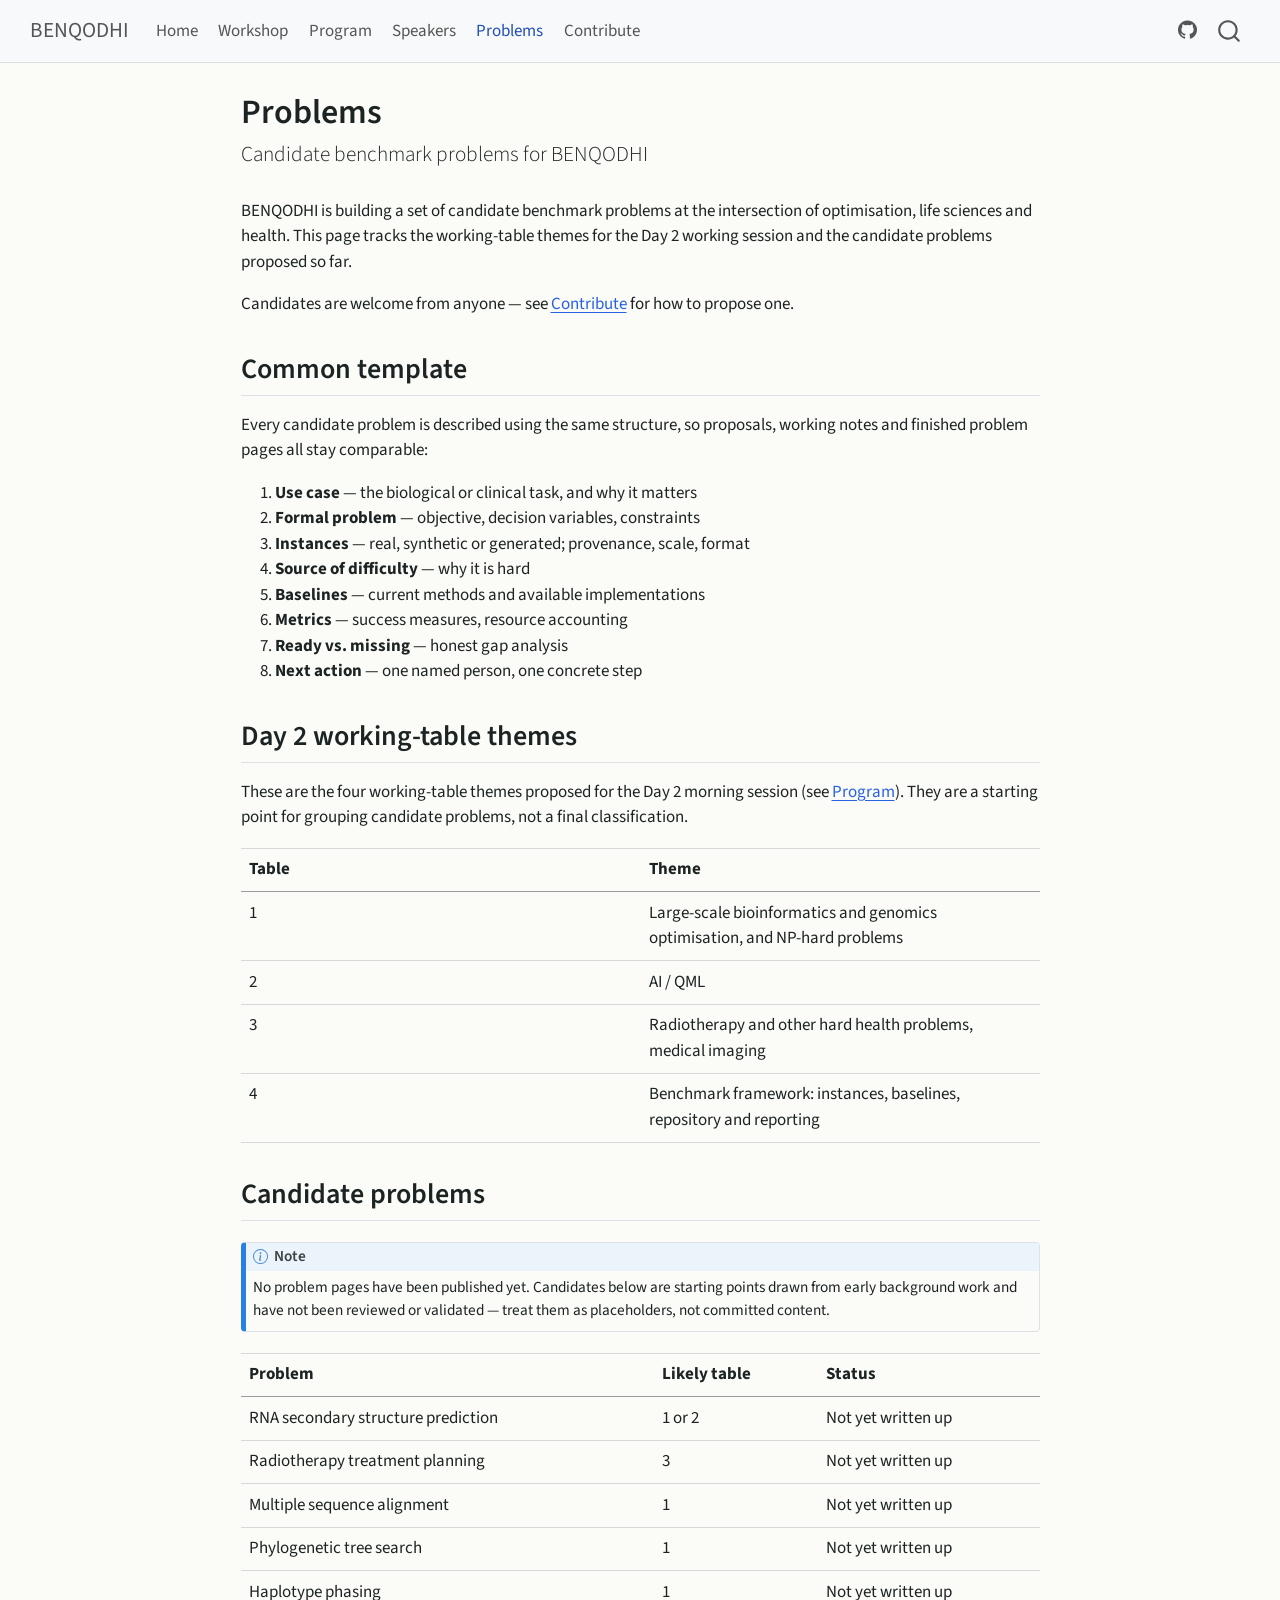
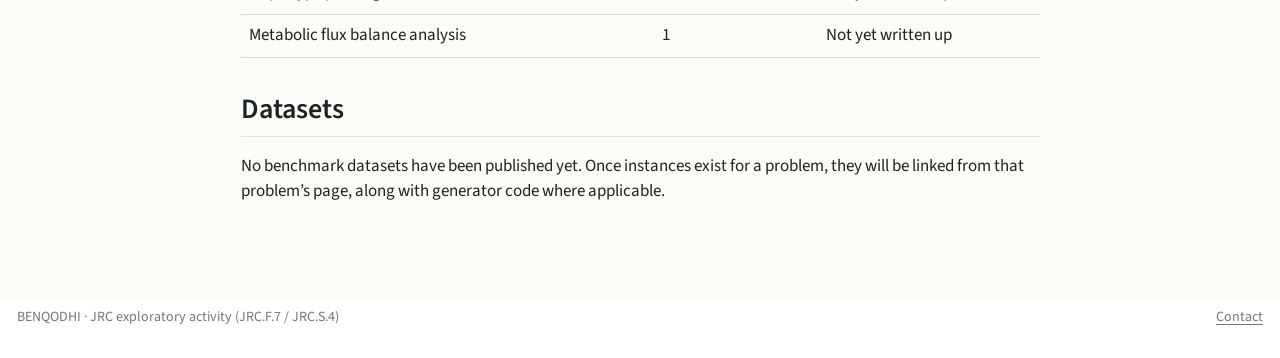
==== problems/index.html @ 2766d3b2 "Built site for gh-pages" ====
<!DOCTYPE html>
<html xmlns="http://www.w3.org/1999/xhtml" lang="en" xml:lang="en"><head>

<meta charset="utf-8">
<meta name="generator" content="quarto-1.10.18">

<meta name="viewport" content="width=device-width, initial-scale=1.0, user-scalable=yes">


<title>Problems – BENQODHI</title>
<style>
/* Default styles provided by pandoc.
** See https://pandoc.org/MANUAL.html#variables-for-html for config info.
*/
span.smallcaps{font-variant: small-caps;}
div.columns{display: flex; gap: 1.5em;}
div.column{flex: auto;}
@media screen {
div.columns{gap: min(4vw, 1.5em);}
div.column{overflow-x: auto;}
}
div.hanging-indent{margin-left: 1.5em; text-indent: -1.5em;}
ul.task-list{list-style: none;}
ul.task-list li input[type="checkbox"] {
  width: 0.8em;
  margin: 0 0.8em 0.2em -1em; /* quarto-specific, see https://github.com/quarto-dev/quarto-cli/issues/4556 */ 
  vertical-align: middle;
}
</style>


<script src="../site_libs/quarto-nav/quarto-nav.js"></script>
<script src="../site_libs/quarto-nav/headroom.min.js"></script>
<script src="../site_libs/clipboard/clipboard.min.js"></script>
<script src="../site_libs/quarto-search/autocomplete.umd.js"></script>
<script src="../site_libs/quarto-search/fuse.min.js"></script>
<script src="../site_libs/quarto-search/quarto-search.js"></script>
<meta name="quarto:offset" content="../">
<script src="../site_libs/quarto-html/quarto.js" type="module"></script>
<script src="../site_libs/quarto-html/tabsets/tabsets.js" type="module"></script>
<script src="../site_libs/quarto-html/popper.min.js"></script>
<script src="../site_libs/quarto-html/tippy.umd.min.js"></script>
<script src="../site_libs/quarto-html/anchor.min.js"></script>
<link href="../site_libs/quarto-html/tippy.css" rel="stylesheet">
<link href="../site_libs/quarto-html/quarto-syntax-highlighting-64a204ab8560d761af7679ceaba22944.css" rel="stylesheet" id="quarto-text-highlighting-styles">
<script src="../site_libs/bootstrap/bootstrap.min.js"></script>
<link href="../site_libs/bootstrap/bootstrap-icons.css" rel="stylesheet">
<link href="../site_libs/bootstrap/bootstrap-e3adbaa939bcd423dddc8c8a834270b4.min.css" rel="stylesheet" append-hash="true" id="quarto-bootstrap" data-mode="light">
<script id="quarto-search-options" type="application/json">{
  "location": "navbar",
  "copy-button": false,
  "collapse-after": 3,
  "panel-placement": "end",
  "type": "overlay",
  "limit": 50,
  "keyboard-shortcut": [
    "f",
    "/",
    "s"
  ],
  "show-item-context": false,
  "language": {
    "search-no-results-text": "No results",
    "search-matching-documents-text": "matching documents",
    "search-copy-link-title": "Copy link to search",
    "search-hide-matches-text": "Hide additional matches",
    "search-more-match-text": "more match in this document",
    "search-more-matches-text": "more matches in this document",
    "search-clear-button-title": "Clear",
    "search-text-placeholder": "",
    "search-detached-cancel-button-title": "Cancel",
    "search-submit-button-title": "Submit",
    "search-label": "Search"
  }
}</script>


<link rel="stylesheet" href="../styles.css">
</head>

<body class="nav-fixed fullcontent quarto-light">

<div id="quarto-search-results"></div>
  <header id="quarto-header" class="headroom fixed-top">
    <nav class="navbar navbar-expand-lg " data-bs-theme="dark">
      <div class="navbar-container container-fluid">
      <div class="navbar-brand-container mx-auto">
    <a class="navbar-brand" href="../index.html">
    <span class="navbar-title">BENQODHI</span>
    </a>
  </div>
            <div id="quarto-search" class="" title="Search"></div>
          <button class="navbar-toggler" type="button" data-bs-toggle="collapse" data-bs-target="#navbarCollapse" aria-controls="navbarCollapse" role="menu" aria-expanded="false" aria-label="Toggle navigation" onclick="if (window.quartoToggleHeadroom) { window.quartoToggleHeadroom(); }">
  <span class="navbar-toggler-icon"></span>
</button>
          <div class="collapse navbar-collapse" id="navbarCollapse">
            <ul class="navbar-nav navbar-nav-scroll me-auto">
  <li class="nav-item">
    <a class="nav-link" href="../index.html"> 
<span class="menu-text">Home</span></a>
  </li>  
  <li class="nav-item">
    <a class="nav-link" href="../workshop.html"> 
<span class="menu-text">Workshop</span></a>
  </li>  
  <li class="nav-item">
    <a class="nav-link" href="../program.html"> 
<span class="menu-text">Program</span></a>
  </li>  
  <li class="nav-item">
    <a class="nav-link" href="../speakers.html"> 
<span class="menu-text">Speakers</span></a>
  </li>  
  <li class="nav-item">
    <a class="nav-link active" href="../problems/index.html" aria-current="page"> 
<span class="menu-text">Problems</span></a>
  </li>  
  <li class="nav-item">
    <a class="nav-link" href="../contribute.html"> 
<span class="menu-text">Contribute</span></a>
  </li>  
</ul>
            <ul class="navbar-nav navbar-nav-scroll ms-auto">
  <li class="nav-item compact">
    <a class="nav-link" href="https://github.com//benqodhi"> <i class="bi bi-github" role="img">
</i> 
<span class="menu-text"></span></a>
  </li>  
</ul>
          </div> <!-- /navcollapse -->
            <div class="quarto-navbar-tools">
</div>
      </div> <!-- /container-fluid -->
    </nav>
</header>
<!-- content -->
<div id="quarto-content" class="quarto-container page-columns page-rows-contents page-layout-article page-navbar">
<!-- sidebar -->
<!-- margin-sidebar -->
    
<!-- main -->
<main class="content" id="quarto-document-content">

<header id="title-block-header" class="quarto-title-block default">
<div class="quarto-title">
<h1 class="title">Problems</h1>
<p class="subtitle lead">Candidate benchmark problems for BENQODHI</p>
</div>



<div class="quarto-title-meta">

    
  
    
  </div>
  


</header>


<p>BENQODHI is building a set of candidate benchmark problems at the intersection of optimisation, life sciences and health. This page tracks the working-table themes for the Day 2 working session and the candidate problems proposed so far.</p>
<p>Candidates are welcome from anyone — see <a href="../contribute.html">Contribute</a> for how to propose one.</p>
<section id="common-template" class="level2">
<h2 class="anchored" data-anchor-id="common-template">Common template</h2>
<p>Every candidate problem is described using the same structure, so proposals, working notes and finished problem pages all stay comparable:</p>
<ol type="1">
<li><strong>Use case</strong> — the biological or clinical task, and why it matters</li>
<li><strong>Formal problem</strong> — objective, decision variables, constraints</li>
<li><strong>Instances</strong> — real, synthetic or generated; provenance, scale, format</li>
<li><strong>Source of difficulty</strong> — why it is hard</li>
<li><strong>Baselines</strong> — current methods and available implementations</li>
<li><strong>Metrics</strong> — success measures, resource accounting</li>
<li><strong>Ready vs.&nbsp;missing</strong> — honest gap analysis</li>
<li><strong>Next action</strong> — one named person, one concrete step</li>
</ol>
</section>
<section id="day-2-working-table-themes" class="level2">
<h2 class="anchored" data-anchor-id="day-2-working-table-themes">Day 2 working-table themes</h2>
<p>These are the four working-table themes proposed for the Day 2 morning session (see <a href="../program.html">Program</a>). They are a starting point for grouping candidate problems, not a final classification.</p>
<table class="caption-top table">
<colgroup>
<col style="width: 50%">
<col style="width: 50%">
</colgroup>
<thead>
<tr class="header">
<th>Table</th>
<th>Theme</th>
</tr>
</thead>
<tbody>
<tr class="odd">
<td>1</td>
<td>Large-scale bioinformatics and genomics optimisation, and NP-hard problems</td>
</tr>
<tr class="even">
<td>2</td>
<td>AI / QML</td>
</tr>
<tr class="odd">
<td>3</td>
<td>Radiotherapy and other hard health problems, medical imaging</td>
</tr>
<tr class="even">
<td>4</td>
<td>Benchmark framework: instances, baselines, repository and reporting</td>
</tr>
</tbody>
</table>
</section>
<section id="candidate-problems" class="level2">
<h2 class="anchored" data-anchor-id="candidate-problems">Candidate problems</h2>
<div class="callout callout-style-default callout-note callout-titled">
<div class="callout-header d-flex align-content-center">
<div class="callout-icon-container">
<i class="callout-icon"></i>
</div>
<div class="callout-title-container flex-fill">
Note
</div>
</div>
<div class="callout-body-container callout-body">
<p>No problem pages have been published yet. Candidates below are starting points drawn from early background work and have not been reviewed or validated — treat them as placeholders, not committed content.</p>
</div>
</div>
<table class="caption-top table">
<thead>
<tr class="header">
<th>Problem</th>
<th>Likely table</th>
<th>Status</th>
</tr>
</thead>
<tbody>
<tr class="odd">
<td>RNA secondary structure prediction</td>
<td>1 or 2</td>
<td>Not yet written up</td>
</tr>
<tr class="even">
<td>Radiotherapy treatment planning</td>
<td>3</td>
<td>Not yet written up</td>
</tr>
<tr class="odd">
<td>Multiple sequence alignment</td>
<td>1</td>
<td>Not yet written up</td>
</tr>
<tr class="even">
<td>Phylogenetic tree search</td>
<td>1</td>
<td>Not yet written up</td>
</tr>
<tr class="odd">
<td>Haplotype phasing</td>
<td>1</td>
<td>Not yet written up</td>
</tr>
<tr class="even">
<td>Metabolic flux balance analysis</td>
<td>1</td>
<td>Not yet written up</td>
</tr>
</tbody>
</table>
</section>
<section id="datasets" class="level2">
<h2 class="anchored" data-anchor-id="datasets">Datasets</h2>
<p>No benchmark datasets have been published yet. Once instances exist for a problem, they will be linked from that problem’s page, along with generator code where applicable.</p>


</section>

</main> <!-- /main -->
<script id="quarto-html-after-body" type="application/javascript">
  window.document.addEventListener("DOMContentLoaded", function (event) {
    const icon = "";
    const anchorJS = new window.AnchorJS();
    anchorJS.options = {
      placement: 'right',
      icon: icon
    };
    anchorJS.add('.anchored');
    const isCodeAnnotation = (el) => {
      for (const clz of el.classList) {
        if (clz.startsWith('code-annotation-')) {                     
          return true;
        }
      }
      return false;
    }
    const onCopySuccess = function(e) {
      // button target
      const button = e.trigger;
      // don't keep focus
      button.blur();
      // flash "checked"
      button.classList.add('code-copy-button-checked');
      var currentTitle = button.getAttribute("title");
      button.setAttribute("title", "Copied!");
      let tooltip;
      if (window.bootstrap) {
        button.setAttribute("data-bs-toggle", "tooltip");
        button.setAttribute("data-bs-placement", "left");
        button.setAttribute("data-bs-title", "Copied!");
        tooltip = new bootstrap.Tooltip(button, 
          { trigger: "manual", 
            customClass: "code-copy-button-tooltip",
            offset: [0, -8]});
        tooltip.show();    
      }
      setTimeout(function() {
        if (tooltip) {
          tooltip.hide();
          button.removeAttribute("data-bs-title");
          button.removeAttribute("data-bs-toggle");
          button.removeAttribute("data-bs-placement");
        }
        button.setAttribute("title", currentTitle);
        button.classList.remove('code-copy-button-checked');
      }, 1000);
      // clear code selection
      e.clearSelection();
    }
    const getTextToCopy = function(trigger) {
      const outerScaffold = trigger.parentElement.cloneNode(true);
      const codeEl = outerScaffold.querySelector('code');
      for (const childEl of codeEl.children) {
        if (isCodeAnnotation(childEl)) {
          childEl.remove();
        }
      }
      return codeEl.innerText;
    }
    const clipboard = new window.ClipboardJS('.code-copy-button:not([data-in-quarto-modal])', {
      text: getTextToCopy
    });
    clipboard.on('success', onCopySuccess);
    if (window.document.getElementById('quarto-embedded-source-code-modal')) {
      const clipboardModal = new window.ClipboardJS('.code-copy-button[data-in-quarto-modal]', {
        text: getTextToCopy,
        container: window.document.getElementById('quarto-embedded-source-code-modal')
      });
      clipboardModal.on('success', onCopySuccess);
    }
      var localhostRegex = new RegExp(/^(?:http|https):\/\/localhost\:?[0-9]*\//);
      var mailtoRegex = new RegExp(/^mailto:/);
        var filterRegex = new RegExp("https:\/\/ocadni\.github\.io\/benqodhi\/");
      var isInternal = (href) => {
          return filterRegex.test(href) || localhostRegex.test(href) || mailtoRegex.test(href);
      }
      // Inspect non-navigation links and adorn them if external
     var links = window.document.querySelectorAll('a[href]:not(.nav-link):not(.navbar-brand):not(.toc-action):not(.sidebar-link):not(.sidebar-item-toggle):not(.pagination-link):not(.no-external):not([aria-hidden]):not(.dropdown-item):not(.quarto-navigation-tool):not(.about-link)');
      for (var i=0; i<links.length; i++) {
        const link = links[i];
        if (!isInternal(link.href)) {
          // undo the damage that might have been done by quarto-nav.js in the case of
          // links that we want to consider external
          if (link.dataset.originalHref !== undefined) {
            link.href = link.dataset.originalHref;
          }
            // target, if specified
            link.setAttribute("target", "_blank");
            if (link.getAttribute("rel") === null) {
              link.setAttribute("rel", "noopener");
            }
        }
      }
    function tippyHover(el, contentFn, onTriggerFn, onUntriggerFn) {
      const config = {
        allowHTML: true,
        maxWidth: 500,
        delay: 100,
        arrow: false,
        appendTo: function(el) {
            return el.parentElement;
        },
        interactive: true,
        interactiveBorder: 10,
        theme: 'quarto',
        placement: 'bottom-start',
      };
      if (contentFn) {
        config.content = contentFn;
      }
      if (onTriggerFn) {
        config.onTrigger = onTriggerFn;
      }
      if (onUntriggerFn) {
        config.onUntrigger = onUntriggerFn;
      }
      window.tippy(el, config); 
    }
    const noterefs = window.document.querySelectorAll('a[role="doc-noteref"]');
    for (var i=0; i<noterefs.length; i++) {
      const ref = noterefs[i];
      tippyHover(ref, function() {
        // use id or data attribute instead here
        let href = ref.getAttribute('data-footnote-href') || ref.getAttribute('href');
        try { href = new URL(href).hash; } catch {}
        const id = href.replace(/^#\/?/, "");
        const note = window.document.getElementById(id);
        if (note) {
          return note.innerHTML;
        } else {
          return "";
        }
      });
    }
    const xrefs = window.document.querySelectorAll('a.quarto-xref');
    const processXRef = (id, note) => {
      // Strip column container classes
      const stripColumnClz = (el) => {
        el.classList.remove("page-full", "page-columns");
        if (el.children) {
          for (const child of el.children) {
            stripColumnClz(child);
          }
        }
      }
      stripColumnClz(note)
      if (id === null || id.startsWith('sec-')) {
        // Special case sections, only their first couple elements
        const container = document.createElement("div");
        if (note.children && note.children.length > 2) {
          container.appendChild(note.children[0].cloneNode(true));
          for (let i = 1; i < note.children.length; i++) {
            const child = note.children[i];
            if (child.tagName === "P" && child.innerText === "") {
              continue;
            } else {
              container.appendChild(child.cloneNode(true));
              break;
            }
          }
          if (window.Quarto?.typesetMath) {
            window.Quarto.typesetMath(container);
          }
          return container.innerHTML
        } else {
          if (window.Quarto?.typesetMath) {
            window.Quarto.typesetMath(note);
          }
          return note.innerHTML;
        }
      } else {
        // Remove any anchor links if they are present
        const anchorLink = note.querySelector('a.anchorjs-link');
        if (anchorLink) {
          anchorLink.remove();
        }
        if (window.Quarto?.typesetMath) {
          window.Quarto.typesetMath(note);
        }
        if (note.classList.contains("callout")) {
          return note.outerHTML;
        } else {
          return note.innerHTML;
        }
      }
    }
    for (var i=0; i<xrefs.length; i++) {
      const xref = xrefs[i];
      tippyHover(xref, undefined, function(instance) {
        instance.disable();
        let url = xref.getAttribute('href');
        let hash = undefined; 
        if (url.startsWith('#')) {
          hash = url;
        } else {
          try { hash = new URL(url).hash; } catch {}
        }
        if (hash) {
          const id = hash.replace(/^#\/?/, "");
          const note = window.document.getElementById(id);
          if (note !== null) {
            try {
              const html = processXRef(id, note.cloneNode(true));
              instance.setContent(html);
            } finally {
              instance.enable();
              instance.show();
            }
          } else {
            // See if we can fetch this
            fetch(url.split('#')[0])
            .then(res => res.text())
            .then(html => {
              const parser = new DOMParser();
              const htmlDoc = parser.parseFromString(html, "text/html");
              const note = htmlDoc.getElementById(id);
              if (note !== null) {
                const html = processXRef(id, note);
                instance.setContent(html);
              } 
            }).finally(() => {
              instance.enable();
              instance.show();
            });
          }
        } else {
          // See if we can fetch a full url (with no hash to target)
          // This is a special case and we should probably do some content thinning / targeting
          fetch(url)
          .then(res => res.text())
          .then(html => {
            const parser = new DOMParser();
            const htmlDoc = parser.parseFromString(html, "text/html");
            const note = htmlDoc.querySelector('main.content');
            if (note !== null) {
              // This should only happen for chapter cross references
              // (since there is no id in the URL)
              // remove the first header
              if (note.children.length > 0 && note.children[0].tagName === "HEADER") {
                note.children[0].remove();
              }
              const html = processXRef(null, note);
              instance.setContent(html);
            } 
          }).finally(() => {
            instance.enable();
            instance.show();
          });
        }
      }, function(instance) {
      });
    }
        let selectedAnnoteEl;
        const selectorForAnnotation = ( cell, annotation) => {
          let cellAttr = 'data-code-cell="' + cell + '"';
          let lineAttr = 'data-code-annotation="' +  annotation + '"';
          const selector = 'span[' + cellAttr + '][' + lineAttr + ']';
          return selector;
        }
        const selectCodeLines = (annoteEl) => {
          const doc = window.document;
          const targetCell = annoteEl.getAttribute("data-target-cell");
          const targetAnnotation = annoteEl.getAttribute("data-target-annotation");
          const annoteSpan = window.document.querySelector(selectorForAnnotation(targetCell, targetAnnotation));
          const lines = annoteSpan.getAttribute("data-code-lines").split(",");
          const lineIds = lines.map((line) => {
            return targetCell + "-" + line;
          })
          let top = null;
          let height = null;
          let parent = null;
          if (lineIds.length > 0) {
              //compute the position of the single el (top and bottom and make a div)
              const el = window.document.getElementById(lineIds[0]);
              top = el.offsetTop;
              height = el.offsetHeight;
              parent = el.parentElement.parentElement;
            if (lineIds.length > 1) {
              const lastEl = window.document.getElementById(lineIds[lineIds.length - 1]);
              const bottom = lastEl.offsetTop + lastEl.offsetHeight;
              height = bottom - top;
            }
            if (top !== null && height !== null && parent !== null) {
              // cook up a div (if necessary) and position it 
              let div = window.document.getElementById("code-annotation-line-highlight");
              if (div === null) {
                div = window.document.createElement("div");
                div.setAttribute("id", "code-annotation-line-highlight");
                div.style.position = 'absolute';
                parent.appendChild(div);
              }
              div.style.top = top - 2 + "px";
              div.style.height = height + 4 + "px";
              div.style.left = 0;
              let gutterDiv = window.document.getElementById("code-annotation-line-highlight-gutter");
              if (gutterDiv === null) {
                gutterDiv = window.document.createElement("div");
                gutterDiv.setAttribute("id", "code-annotation-line-highlight-gutter");
                gutterDiv.style.position = 'absolute';
                const codeCell = window.document.getElementById(targetCell);
                const gutter = codeCell.querySelector('.code-annotation-gutter');
                gutter.appendChild(gutterDiv);
              }
              gutterDiv.style.top = top - 2 + "px";
              gutterDiv.style.height = height + 4 + "px";
            }
            selectedAnnoteEl = annoteEl;
          }
        };
        const unselectCodeLines = () => {
          const elementsIds = ["code-annotation-line-highlight", "code-annotation-line-highlight-gutter"];
          elementsIds.forEach((elId) => {
            const div = window.document.getElementById(elId);
            if (div) {
              div.remove();
            }
          });
          selectedAnnoteEl = undefined;
        };
          // Handle positioning of the toggle
      window.addEventListener(
        "resize",
        throttle(() => {
          elRect = undefined;
          if (selectedAnnoteEl) {
            selectCodeLines(selectedAnnoteEl);
          }
        }, 10)
      );
      function throttle(fn, ms) {
      let throttle = false;
      let timer;
        return (...args) => {
          if(!throttle) { // first call gets through
              fn.apply(this, args);
              throttle = true;
          } else { // all the others get throttled
              if(timer) clearTimeout(timer); // cancel #2
              timer = setTimeout(() => {
                fn.apply(this, args);
                timer = throttle = false;
              }, ms);
          }
        };
      }
        // Attach click handler to the DT
        const annoteDls = window.document.querySelectorAll('dt[data-target-cell]');
        for (const annoteDlNode of annoteDls) {
          annoteDlNode.addEventListener('click', (event) => {
            const clickedEl = event.target;
            if (clickedEl !== selectedAnnoteEl) {
              unselectCodeLines();
              const activeEl = window.document.querySelector('dt[data-target-cell].code-annotation-active');
              if (activeEl) {
                activeEl.classList.remove('code-annotation-active');
              }
              selectCodeLines(clickedEl);
              clickedEl.classList.add('code-annotation-active');
            } else {
              // Unselect the line
              unselectCodeLines();
              clickedEl.classList.remove('code-annotation-active');
            }
          });
        }
    const findCites = (el) => {
      const parentEl = el.parentElement;
      if (parentEl) {
        const cites = parentEl.dataset.cites;
        if (cites) {
          return {
            el,
            cites: cites.split(' ')
          };
        } else {
          return findCites(el.parentElement)
        }
      } else {
        return undefined;
      }
    };
    var bibliorefs = window.document.querySelectorAll('a[role="doc-biblioref"]');
    for (var i=0; i<bibliorefs.length; i++) {
      const ref = bibliorefs[i];
      const citeInfo = findCites(ref);
      if (citeInfo) {
        tippyHover(citeInfo.el, function() {
          var popup = window.document.createElement('div');
          citeInfo.cites.forEach(function(cite) {
            var citeDiv = window.document.createElement('div');
            citeDiv.classList.add('hanging-indent');
            citeDiv.classList.add('csl-entry');
            var biblioDiv = window.document.getElementById('ref-' + cite);
            if (biblioDiv) {
              citeDiv.innerHTML = biblioDiv.innerHTML;
            }
            popup.appendChild(citeDiv);
          });
          return popup.innerHTML;
        });
      }
    }
  });
  </script>
</div> <!-- /content -->
<footer class="footer">
  <div class="nav-footer">
    <div class="nav-footer-left">
<p>BENQODHI · JRC exploratory activity (JRC.F.7 / JRC.S.4)</p>
</div>   
    <div class="nav-footer-center">
      &nbsp;
    </div>
    <div class="nav-footer-right">
<p><a href="mailto:JRC-F7-CONFERENCES@ec.europa.eu">Contact</a></p>
</div>
  </div>
</footer>




</body></html>
---- site_libs/quarto-html/tippy.css ----
.tippy-box[data-animation=fade][data-state=hidden]{opacity:0}[data-tippy-root]{max-width:calc(100vw - 10px)}.tippy-box{position:relative;background-color:#333;color:#fff;border-radius:4px;font-size:14px;line-height:1.4;white-space:normal;outline:0;transition-property:transform,visibility,opacity}.tippy-box[data-placement^=top]>.tippy-arrow{bottom:0}.tippy-box[data-placement^=top]>.tippy-arrow:before{bottom:-7px;left:0;border-width:8px 8px 0;border-top-color:initial;transform-origin:center top}.tippy-box[data-placement^=bottom]>.tippy-arrow{top:0}.tippy-box[data-placement^=bottom]>.tippy-arrow:before{top:-7px;left:0;border-width:0 8px 8px;border-bottom-color:initial;transform-origin:center bottom}.tippy-box[data-placement^=left]>.tippy-arrow{right:0}.tippy-box[data-placement^=left]>.tippy-arrow:before{border-width:8px 0 8px 8px;border-left-color:initial;right:-7px;transform-origin:center left}.tippy-box[data-placement^=right]>.tippy-arrow{left:0}.tippy-box[data-placement^=right]>.tippy-arrow:before{left:-7px;border-width:8px 8px 8px 0;border-right-color:initial;transform-origin:center right}.tippy-box[data-inertia][data-state=visible]{transition-timing-function:cubic-bezier(.54,1.5,.38,1.11)}.tippy-arrow{width:16px;height:16px;color:#333}.tippy-arrow:before{content:"";position:absolute;border-color:transparent;border-style:solid}.tippy-content{position:relative;padding:5px 9px;z-index:1}
---- site_libs/quarto-html/quarto-syntax-highlighting-64a204ab8560d761af7679ceaba22944.css ----
/* quarto syntax highlight colors */
:root {
  --quarto-hl-ot-color: #003B4F;
  --quarto-hl-at-color: #657422;
  --quarto-hl-ss-color: #20794D;
  --quarto-hl-an-color: #5E5E5E;
  --quarto-hl-fu-color: #4758AB;
  --quarto-hl-st-color: #20794D;
  --quarto-hl-cf-color: #003B4F;
  --quarto-hl-op-color: #5E5E5E;
  --quarto-hl-er-color: #AD0000;
  --quarto-hl-bn-color: #AD0000;
  --quarto-hl-al-color: #AD0000;
  --quarto-hl-va-color: #111111;
  --quarto-hl-bu-color: inherit;
  --quarto-hl-ex-color: inherit;
  --quarto-hl-pp-color: #AD0000;
  --quarto-hl-in-color: #5E5E5E;
  --quarto-hl-vs-color: #20794D;
  --quarto-hl-wa-color: #5E5E5E;
  --quarto-hl-do-color: #5E5E5E;
  --quarto-hl-im-color: #00769E;
  --quarto-hl-ch-color: #20794D;
  --quarto-hl-dt-color: #AD0000;
  --quarto-hl-fl-color: #AD0000;
  --quarto-hl-co-color: #5E5E5E;
  --quarto-hl-cv-color: #5E5E5E;
  --quarto-hl-cn-color: #8f5902;
  --quarto-hl-sc-color: #5E5E5E;
  --quarto-hl-dv-color: #AD0000;
  --quarto-hl-kw-color: #003B4F;
}

/* other quarto variables */
:root {
  --quarto-font-monospace: SFMono-Regular, Menlo, Monaco, Consolas, "Liberation Mono", "Courier New", monospace;
}

/* syntax highlight based on Pandoc's rules */
pre > code.sourceCode > span {
  color: #003B4F;
}

code.sourceCode > span {
  color: #003B4F;
}

div.sourceCode,
div.sourceCode pre.sourceCode {
  color: #003B4F;
}

/* Normal */
code span {
  color: #003B4F;
}

/* Alert */
code span.al {
  color: #AD0000;
  font-style: inherit;
}

/* Annotation */
code span.an {
  color: #5E5E5E;
  font-style: inherit;
}

/* Attribute */
code span.at {
  color: #657422;
  font-style: inherit;
}

/* BaseN */
code span.bn {
  color: #AD0000;
  font-style: inherit;
}

/* BuiltIn */
code span.bu {
  font-style: inherit;
}

/* ControlFlow */
code span.cf {
  color: #003B4F;
  font-weight: bold;
  font-style: inherit;
}

/* Char */
code span.ch {
  color: #20794D;
  font-style: inherit;
}

/* Constant */
code span.cn {
  color: #8f5902;
  font-style: inherit;
}

/* Comment */
code span.co {
  color: #5E5E5E;
  font-style: inherit;
}

/* CommentVar */
code span.cv {
  color: #5E5E5E;
  font-style: italic;
}

/* Documentation */
code span.do {
  color: #5E5E5E;
  font-style: italic;
}

/* DataType */
code span.dt {
  color: #AD0000;
  font-style: inherit;
}

/* DecVal */
code span.dv {
  color: #AD0000;
  font-style: inherit;
}

/* Error */
code span.er {
  color: #AD0000;
  font-style: inherit;
}

/* Extension */
code span.ex {
  font-style: inherit;
}

/* Float */
code span.fl {
  color: #AD0000;
  font-style: inherit;
}

/* Function */
code span.fu {
  color: #4758AB;
  font-style: inherit;
}

/* Import */
code span.im {
  color: #00769E;
  font-style: inherit;
}

/* Information */
code span.in {
  color: #5E5E5E;
  font-style: inherit;
}

/* Keyword */
code span.kw {
  color: #003B4F;
  font-weight: bold;
  font-style: inherit;
}

/* Operator */
code span.op {
  color: #5E5E5E;
  font-style: inherit;
}

/* Other */
code span.ot {
  color: #003B4F;
  font-style: inherit;
}

/* Preprocessor */
code span.pp {
  color: #AD0000;
  font-style: inherit;
}

/* SpecialChar */
code span.sc {
  color: #5E5E5E;
  font-style: inherit;
}

/* SpecialString */
code span.ss {
  color: #20794D;
  font-style: inherit;
}

/* String */
code span.st {
  color: #20794D;
  font-style: inherit;
}

/* Variable */
code span.va {
  color: #111111;
  font-style: inherit;
}

/* VerbatimString */
code span.vs {
  color: #20794D;
  font-style: inherit;
}

/* Warning */
code span.wa {
  color: #5E5E5E;
  font-style: italic;
}

.prevent-inlining {
  content: "</";
}

/*# sourceMappingURL=9d8d5bb603a83b8298b89080a598c93b.css.map */
---- styles.css ----
/* BENQODHI site - minimal overrides */

:root {
  --benq-ink: #1c2423;
  --benq-muted: #5f6c68;
  --benq-line: #d8dfdc;
  --benq-paper: #fbfbf8;
  --benq-teal: #0f766e;
  --benq-gold: #b8872d;
}

body {
  background: var(--benq-paper);
  color: var(--benq-ink);
}

.quarto-title-banner {
  padding-top: 1rem;
  padding-bottom: 1rem;
}

.landing-page .quarto-title-block.default {
  display: none;
}

.navbar {
  border-bottom: 1px solid var(--benq-line);
}

.landing-hero {
  position: relative;
  overflow: hidden;
  margin: 1rem 0 3.25rem;
  padding: clamp(2.5rem, 7vw, 5.5rem) 0 clamp(1.75rem, 5vw, 3rem);
  border-top: 1px solid var(--benq-line);
  border-bottom: 1px solid var(--benq-line);
  background: transparent;
}

.landing-hero::before {
  content: "";
  position: absolute;
  top: 0;
  left: 0;
  width: clamp(7rem, 18vw, 14rem);
  height: 3px;
  background: var(--benq-gold);
}

.hero-copy {
  max-width: 860px;
}

.eyebrow,
.goal-number {
  color: var(--benq-gold);
  font-size: 0.75rem;
  font-weight: 700;
  letter-spacing: 0;
  text-transform: uppercase;
}

.landing-hero h1 {
  margin: 0.4rem 0 0;
  font-size: clamp(3.2rem, 8vw, 7rem);
  line-height: 0.95;
}

.landing-hero h2 {
  max-width: 720px;
  margin-top: 1rem;
  color: var(--benq-ink);
  font-size: clamp(1.25rem, 3vw, 2.15rem);
  font-weight: 500;
  line-height: 1.15;
}

.landing-hero p {
  max-width: 740px;
  color: var(--benq-muted);
  font-size: 1.06rem;
}

.hero-actions {
  display: flex;
  flex-wrap: wrap;
  gap: 0.75rem;
  margin-top: 1.75rem;
}

.primary-action,
.secondary-action {
  display: inline-flex;
  align-items: center;
  min-height: 2.75rem;
  padding: 0.65rem 1rem;
  border: 1px solid var(--benq-teal);
  border-radius: 6px;
  font-weight: 700;
  text-decoration: none;
}

.primary-action {
  background: var(--benq-teal);
  color: #fff;
}

.primary-action:hover {
  color: #fff;
  background: #0b5f59;
}

.secondary-action {
  color: var(--benq-teal);
  background: transparent;
}

.hero-facts {
  display: grid;
  grid-template-columns: repeat(3, minmax(0, 1fr));
  gap: 1px;
  max-width: 860px;
  margin-top: clamp(2rem, 6vw, 4rem);
  border: 1px solid var(--benq-line);
  background: var(--benq-line);
}

.fact {
  padding: 1rem;
  background: var(--benq-paper);
  color: var(--benq-muted);
  font-size: 0.95rem;
}

.fact strong {
  color: var(--benq-ink);
}

.section-heading {
  margin-top: 3rem;
  border-top: 1px solid var(--benq-line);
}

.section-heading h2 {
  margin-top: 1.15rem;
}

.goal-grid {
  display: grid;
  grid-template-columns: repeat(3, minmax(0, 1fr));
  gap: 1rem;
  margin: 1.25rem 0 3rem;
}

.goal-card {
  min-height: 245px;
  padding: 1.25rem;
  border: 1px solid var(--benq-line);
  border-radius: 8px;
  background: #fff;
}

.goal-card h3 {
  margin-top: 0.8rem;
  font-size: 1.25rem;
}

.goal-card p {
  color: var(--benq-muted);
}

.split-section {
  display: grid;
  grid-template-columns: repeat(2, minmax(0, 1fr));
  gap: 2rem;
  margin: 2rem 0 3rem;
}

.split-copy {
  padding-top: 1.25rem;
  border-top: 1px solid var(--benq-line);
}

.text-link {
  color: var(--benq-teal);
  font-weight: 700;
  text-decoration-thickness: 1px;
  text-underline-offset: 0.18em;
}

.tbc {
  color: #888;
  font-style: italic;
}

@media (max-width: 900px) {
  .landing-hero {
    padding-bottom: 2.5rem;
  }

  .hero-facts,
  .goal-grid,
  .split-section {
    grid-template-columns: 1fr;
  }

  .goal-card {
    min-height: auto;
  }
}
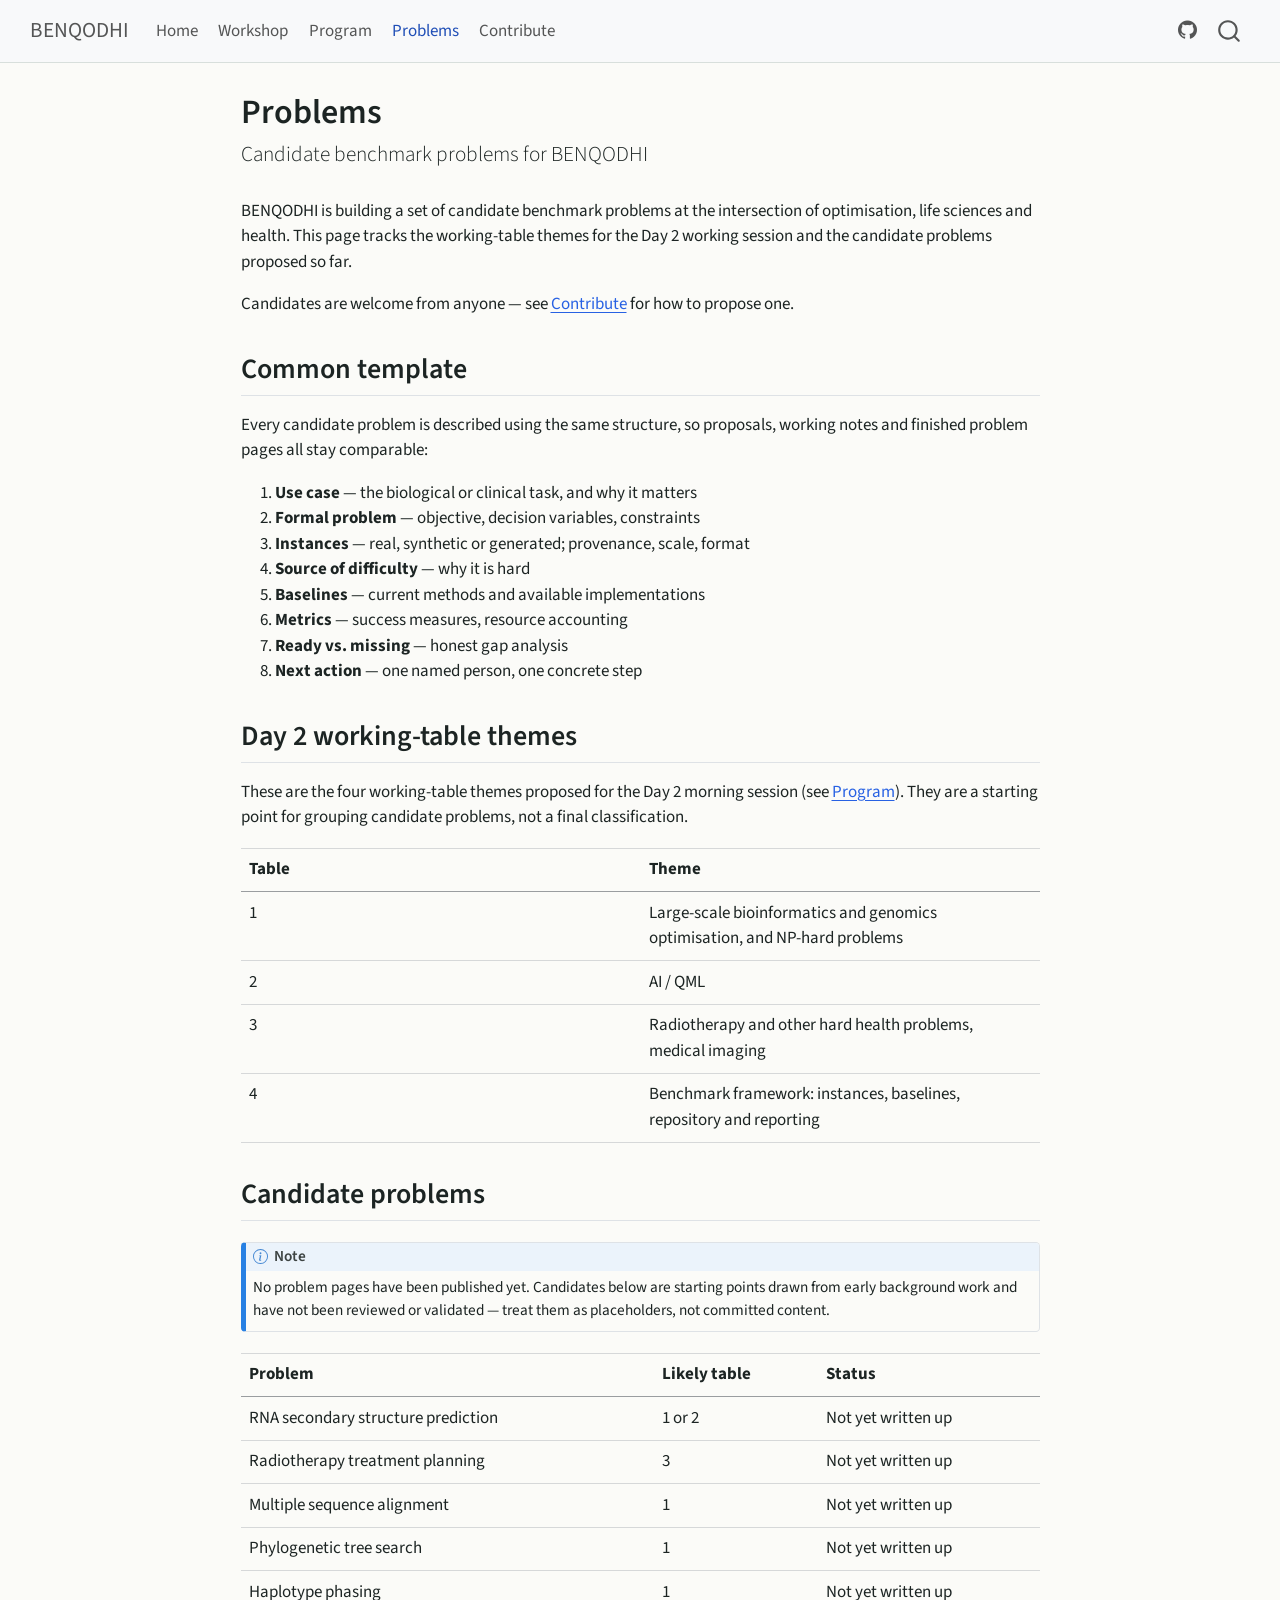
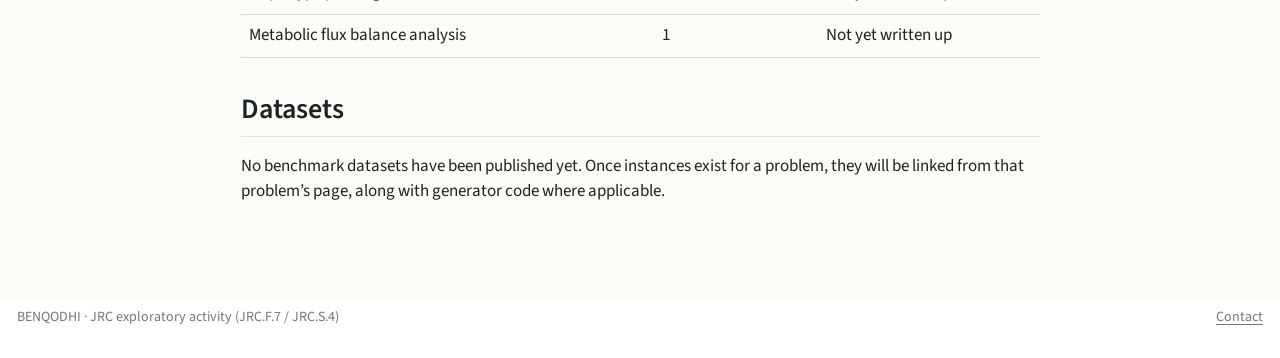
==== commit d416bcc8: "Built site for gh-pages" ====
--- a/problems/index.html
+++ b/problems/index.html
@@ -108,10 +108,6 @@
 <span class="menu-text">Program</span></a>
   </li>  
   <li class="nav-item">
-    <a class="nav-link" href="../speakers.html"> 
-<span class="menu-text">Speakers</span></a>
-  </li>  
-  <li class="nav-item">
     <a class="nav-link active" href="../problems/index.html" aria-current="page"> 
 <span class="menu-text">Problems</span></a>
   </li>  
@@ -122,7 +118,7 @@
 </ul>
             <ul class="navbar-nav navbar-nav-scroll ms-auto">
   <li class="nav-item compact">
-    <a class="nav-link" href="https://github.com//benqodhi"> <i class="bi bi-github" role="img">
+    <a class="nav-link" href="https://github.com/ocadni/benqodhi"> <i class="bi bi-github" role="img">
 </i> 
 <span class="menu-text"></span></a>
   </li>  
--- a/styles.css
+++ b/styles.css
@@ -181,6 +181,37 @@
   border-top: 1px solid var(--benq-line);
 }
 
+.idea-actions {
+  display: flex;
+  flex-wrap: wrap;
+  gap: 0.65rem;
+  align-items: center;
+  margin: 1.4rem 0 1.25rem;
+}
+
+.example-ideas {
+  margin: 0.7rem 0 1.4rem;
+  border-top: 1px solid var(--benq-line);
+}
+
+.example-idea {
+  padding: 0.9rem 0;
+  border-bottom: 1px solid var(--benq-line);
+  color: var(--benq-muted);
+  font-size: 0.95rem;
+}
+
+.example-idea h3 {
+  margin: 0 0 0.25rem;
+  color: var(--benq-ink);
+  font-size: 1rem;
+  line-height: 1.3;
+}
+
+.example-idea p {
+  margin-bottom: 0;
+}
+
 .text-link {
   color: var(--benq-teal);
   font-weight: 700;
